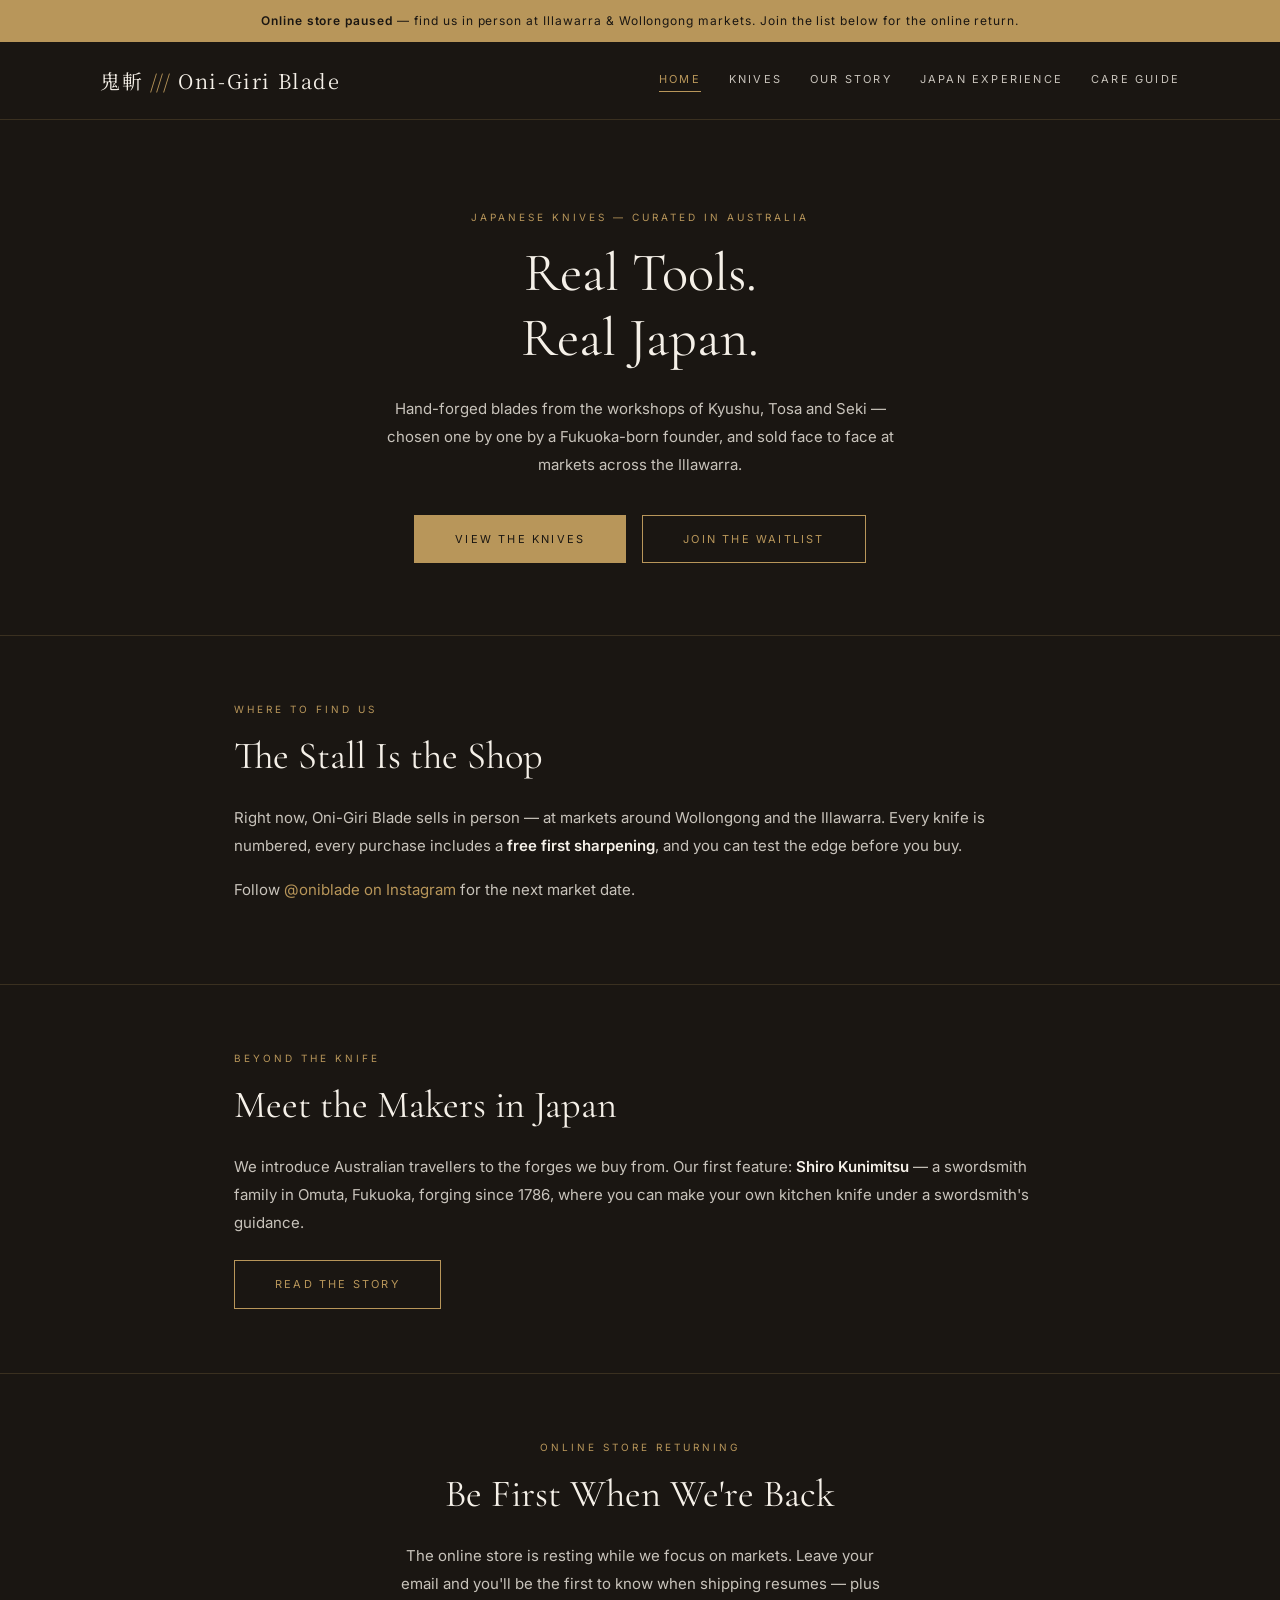
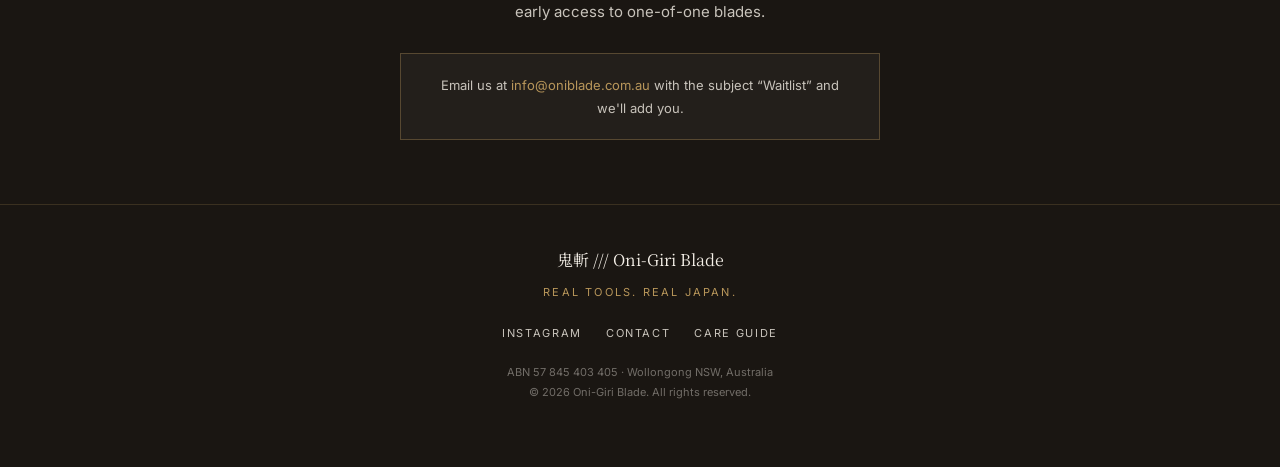
==== index.html @ 23ecaecb "Oni-Giri Blade static brand site Migrated from Shopify (store paused for gyoza business focus). 5 pa" ====
<!DOCTYPE html>
<html lang="en">
<head>
  <meta charset="UTF-8">
  <meta name="viewport" content="width=device-width, initial-scale=1.0">
  <title>鬼斬 /// Oni-Giri Blade — Japanese Knives, Australia</title>
  <meta name="description" content="Hand-forged Japanese kitchen knives, curated in Australia by a Fukuoka-born founder. Find us at Wollongong markets. Online store returning.">
  <link rel="preconnect" href="https://fonts.googleapis.com">
  <link rel="preconnect" href="https://fonts.gstatic.com" crossorigin>
  <link href="https://fonts.googleapis.com/css2?family=Cormorant+Garamond:ital,wght@0,400;0,500;1,400&family=Noto+Serif+JP:wght@400;600&family=Inter:wght@300;400;500;600&display=swap" rel="stylesheet">
  <link rel="stylesheet" href="css/style.css">
</head>
<body>

  <div class="notice-bar">
    <strong>Online store paused</strong> — find us in person at Illawarra &amp; Wollongong markets. Join the list below for the online return.
  </div>

  <header class="site-header">
    <div class="site-header__inner">
      <div class="site-header__brand">鬼斬 <span>///</span> Oni-Giri Blade</div>
      <nav class="site-nav">
        <a href="index.html" class="active">Home</a>
        <a href="knives/index.html">Knives</a>
        <a href="about.html">Our Story</a>
        <a href="experience-shiro-kunimitsu.html">Japan Experience</a>
        <a href="care.html">Care Guide</a>
      </nav>
    </div>
  </header>

  <!-- HERO -->
  <section class="section" style="text-align:center; padding: 88px 0 72px;">
    <div class="container">
      <p class="eyebrow">Japanese Knives — Curated in Australia</p>
      <h1>Real Tools.<br>Real Japan.</h1>
      <p style="max-width: 520px; margin: 24px auto 0;">Hand-forged blades from the workshops of Kyushu, Tosa and Seki — chosen one by one by a Fukuoka-born founder, and sold face to face at markets across the Illawarra.</p>
      <div style="margin-top: 36px; display: flex; gap: 16px; justify-content: center; flex-wrap: wrap;">
        <a href="knives/index.html" class="btn btn--solid">View the Knives</a>
        <a href="#waitlist" class="btn">Join the Waitlist</a>
      </div>
    </div>
  </section>

  <!-- WHERE TO FIND US -->
  <section class="section">
    <div class="container">
      <p class="eyebrow">Where to Find Us</p>
      <h2>The Stall Is the Shop</h2>
      <p>Right now, Oni-Giri Blade sells in person — at markets around Wollongong and the Illawarra. Every knife is numbered, every purchase includes a <strong>free first sharpening</strong>, and you can test the edge before you buy.</p>
      <p>Follow <a href="https://www.instagram.com/oniblade/" target="_blank" rel="noopener">@oniblade on Instagram</a> for the next market date.</p>
    </div>
  </section>

  <!-- EXPERIENCE TEASER -->
  <section class="section">
    <div class="container">
      <p class="eyebrow">Beyond the Knife</p>
      <h2>Meet the Makers in Japan</h2>
      <p>We introduce Australian travellers to the forges we buy from. Our first feature: <strong>Shiro Kunimitsu</strong> — a swordsmith family in Omuta, Fukuoka, forging since 1786, where you can make your own kitchen knife under a swordsmith's guidance.</p>
      <a href="experience-shiro-kunimitsu.html" class="btn" style="margin-top: 8px;">Read the Story</a>
    </div>
  </section>

  <!-- WAITLIST -->
  <section class="section" id="waitlist" style="text-align:center;">
    <div class="container">
      <p class="eyebrow">Online Store Returning</p>
      <h2>Be First When We're Back</h2>
      <p style="max-width: 480px; margin: 0 auto 28px;">The online store is resting while we focus on markets. Leave your email and you'll be the first to know when shipping resumes — plus early access to one-of-one blades.</p>
      <!-- KLAVIYO EMBED: replace with your Klaviyo embed form code
           Klaviyo dashboard → Sign-up forms → Create embed form → copy <div class="klaviyo-form-XXXXXX"></div> + script -->
      <div class="note-box" style="max-width: 480px; margin: 0 auto;">
        Email us at <a href="mailto:info@oniblade.com.au">info@oniblade.com.au</a> with the subject “Waitlist” and we'll add you.
      </div>
    </div>
  </section>

  <footer class="site-footer">
    <div class="site-footer__brand">鬼斬 /// Oni-Giri Blade</div>
    <div class="site-footer__tagline">Real Tools. Real Japan.</div>
    <div class="site-footer__links">
      <a href="https://www.instagram.com/oniblade/" target="_blank" rel="noopener">Instagram</a>
      <a href="mailto:info@oniblade.com.au">Contact</a>
      <a href="care.html">Care Guide</a>
    </div>
    <p class="site-footer__fine">ABN 57 845 403 405 · Wollongong NSW, Australia<br>© 2026 Oni-Giri Blade. All rights reserved.</p>
  </footer>

</body>
</html>
---- css/style.css ----
/* ============================================
   鬼斬 /// Oni-Giri Blade — Brand Stylesheet
   Ink #1a1612 / Gold #b8965a / Parchment #f5f0e8
   No rounded corners. Gold border hover.
   ============================================ */

:root {
  --ink: #1a1612;
  --ink-soft: #231f1b;
  --gold: #b8965a;
  --gold-dim: rgba(184, 150, 90, 0.35);
  --gold-faint: rgba(184, 150, 90, 0.2);
  --parchment: #f5f0e8;
  --text-body: #c8c3bb;
  --text-faint: rgba(245, 240, 232, 0.4);
  --serif: 'Cormorant Garamond', 'Times New Roman', serif;
  --serif-jp: 'Noto Serif JP', serif;
  --sans: 'Inter', 'Helvetica Neue', sans-serif;
}

* { box-sizing: border-box; margin: 0; padding: 0; }

html { scroll-behavior: smooth; }

body {
  background: var(--ink);
  color: var(--parchment);
  font-family: var(--sans);
  font-size: 15px;
  line-height: 1.85;
  -webkit-font-smoothing: antialiased;
}

a { color: var(--gold); text-decoration: none; }

img { max-width: 100%; display: block; }

/* ---------- Header ---------- */
.site-header {
  border-bottom: 1px solid var(--gold-faint);
  padding: 20px 24px;
}
.site-header__inner {
  max-width: 1080px;
  margin: 0 auto;
  display: flex;
  align-items: center;
  justify-content: space-between;
  flex-wrap: wrap;
  gap: 16px;
}
.site-header__brand {
  font-family: var(--serif-jp);
  font-size: 20px;
  letter-spacing: 0.08em;
  color: var(--parchment);
}
.site-header__brand span { color: var(--gold); }
.site-nav {
  display: flex;
  gap: 28px;
  flex-wrap: wrap;
}
.site-nav a {
  font-size: 11px;
  letter-spacing: 0.2em;
  text-transform: uppercase;
  color: var(--text-body);
  padding-bottom: 2px;
  border-bottom: 1px solid transparent;
  transition: color 0.2s, border-color 0.2s;
}
.site-nav a:hover, .site-nav a.active {
  color: var(--gold);
  border-bottom-color: var(--gold);
}

/* ---------- Notice banner ---------- */
.notice-bar {
  background: var(--gold);
  color: var(--ink);
  text-align: center;
  padding: 10px 16px;
  font-size: 12px;
  letter-spacing: 0.08em;
}
.notice-bar strong { font-weight: 600; }

/* ---------- Layout ---------- */
.container {
  max-width: 860px;
  margin: 0 auto;
  padding: 0 24px;
}
.container--wide { max-width: 1080px; }

.section {
  padding: 64px 0;
  border-bottom: 1px solid var(--gold-faint);
}
.section:last-of-type { border-bottom: none; }

/* ---------- Typography ---------- */
.eyebrow {
  font-size: 10px;
  letter-spacing: 0.3em;
  text-transform: uppercase;
  color: var(--gold);
  margin-bottom: 14px;
}
h1, .h1 {
  font-family: var(--serif);
  font-size: clamp(2rem, 5vw, 3.4rem);
  font-weight: 400;
  line-height: 1.2;
  color: var(--parchment);
}
h2, .h2 {
  font-family: var(--serif);
  font-size: clamp(1.6rem, 3.5vw, 2.4rem);
  font-weight: 400;
  line-height: 1.25;
  color: var(--parchment);
  margin-bottom: 24px;
}
h3, .h3 {
  font-family: var(--serif);
  font-size: clamp(1.3rem, 2.5vw, 1.85rem);
  font-weight: 400;
  color: var(--parchment);
}
.jp-sub {
  font-family: var(--serif-jp);
  font-size: 12px;
  color: var(--gold);
  letter-spacing: 0.1em;
}
p { color: var(--text-body); margin-bottom: 16px; }
p strong { color: var(--parchment); font-weight: 600; }

.pull-quote {
  border-left: 2px solid var(--gold);
  padding: 12px 0 12px 24px;
  margin: 36px 0;
  font-family: var(--serif);
  font-size: clamp(1.15rem, 2.5vw, 1.55rem);
  font-style: italic;
  color: var(--parchment);
  line-height: 1.55;
}

/* ---------- Buttons ---------- */
.btn {
  display: inline-block;
  border: 1px solid var(--gold);
  color: var(--gold);
  padding: 13px 40px;
  font-size: 11px;
  letter-spacing: 0.2em;
  text-transform: uppercase;
  transition: background 0.2s, color 0.2s;
}
.btn:hover { background: var(--gold); color: var(--ink); }
.btn--solid { background: var(--gold); color: var(--ink); }
.btn--solid:hover { background: transparent; color: var(--gold); }

/* ---------- Cards ---------- */
.card {
  border: 1px solid var(--gold-dim);
  padding: 32px;
  margin-bottom: 28px;
}
.card-badge {
  display: inline-block;
  font-size: 9px;
  letter-spacing: 0.2em;
  text-transform: uppercase;
  color: var(--ink);
  background: var(--gold);
  padding: 3px 10px;
  margin-bottom: 16px;
}

/* ---------- Meta grid ---------- */
.meta-grid {
  display: grid;
  grid-template-columns: repeat(3, 1fr);
  gap: 16px;
  padding-top: 20px;
  border-top: 1px solid var(--gold-faint);
}
.meta-label {
  font-size: 9px;
  letter-spacing: 0.25em;
  text-transform: uppercase;
  color: var(--gold);
  display: block;
  margin-bottom: 4px;
}
.meta-val { font-size: 13px; color: var(--parchment); line-height: 1.5; }

/* ---------- Product catalog ---------- */
.product-grid {
  display: grid;
  grid-template-columns: repeat(auto-fill, minmax(240px, 1fr));
  gap: 24px;
}
.product-card {
  border: 1px solid var(--gold-faint);
  transition: border-color 0.2s;
}
.product-card:hover { border-color: var(--gold); }
.product-card__img {
  aspect-ratio: 1;
  background: var(--ink-soft);
  display: flex;
  align-items: center;
  justify-content: center;
  overflow: hidden;
}
.product-card__img img { width: 100%; height: 100%; object-fit: cover; }
.product-card__body { padding: 18px; }
.product-card__title {
  font-family: var(--serif);
  font-size: 1.1rem;
  color: var(--parchment);
  margin-bottom: 4px;
}
.product-card__meta { font-size: 11px; color: var(--text-faint); margin-bottom: 10px; }
.product-card__price { font-size: 14px; color: var(--gold); }
.product-card__status {
  font-size: 10px;
  letter-spacing: 0.15em;
  text-transform: uppercase;
  color: var(--text-faint);
  margin-top: 8px;
}

/* ---------- Timeline ---------- */
.timeline {
  margin: 32px 0;
  border-left: 1px solid var(--gold-dim);
  padding-left: 24px;
}
.timeline__item { margin-bottom: 20px; position: relative; }
.timeline__item::before {
  content: '';
  position: absolute;
  left: -28px;
  top: 6px;
  width: 6px;
  height: 6px;
  background: var(--gold);
}
.timeline__year {
  font-size: 10px;
  letter-spacing: 0.2em;
  text-transform: uppercase;
  color: var(--gold);
  margin-bottom: 4px;
}
.timeline__text { font-size: 14px; color: var(--text-body); line-height: 1.65; margin: 0; }

/* ---------- Note box ---------- */
.note-box {
  background: var(--ink-soft);
  border: 1px solid var(--gold-dim);
  padding: 20px 24px;
  font-size: 13px;
  color: var(--text-body);
  line-height: 1.7;
}

/* ---------- Footer ---------- */
.site-footer {
  border-top: 1px solid var(--gold-faint);
  padding: 40px 24px 48px;
  text-align: center;
}
.site-footer__brand {
  font-family: var(--serif-jp);
  font-size: 16px;
  color: var(--parchment);
  margin-bottom: 8px;
}
.site-footer__tagline {
  font-size: 11px;
  letter-spacing: 0.2em;
  text-transform: uppercase;
  color: var(--gold);
  margin-bottom: 20px;
}
.site-footer__links {
  display: flex;
  justify-content: center;
  gap: 24px;
  flex-wrap: wrap;
  margin-bottom: 20px;
}
.site-footer__links a {
  font-size: 11px;
  letter-spacing: 0.15em;
  text-transform: uppercase;
  color: var(--text-body);
}
.site-footer__links a:hover { color: var(--gold); }
.site-footer__fine { font-size: 11px; color: var(--text-faint); line-height: 1.8; }

/* ---------- Responsive ---------- */
@media (max-width: 600px) {
  .card { padding: 24px 20px; }
  .meta-grid { grid-template-columns: 1fr 1fr; }
  .section { padding: 48px 0; }
}
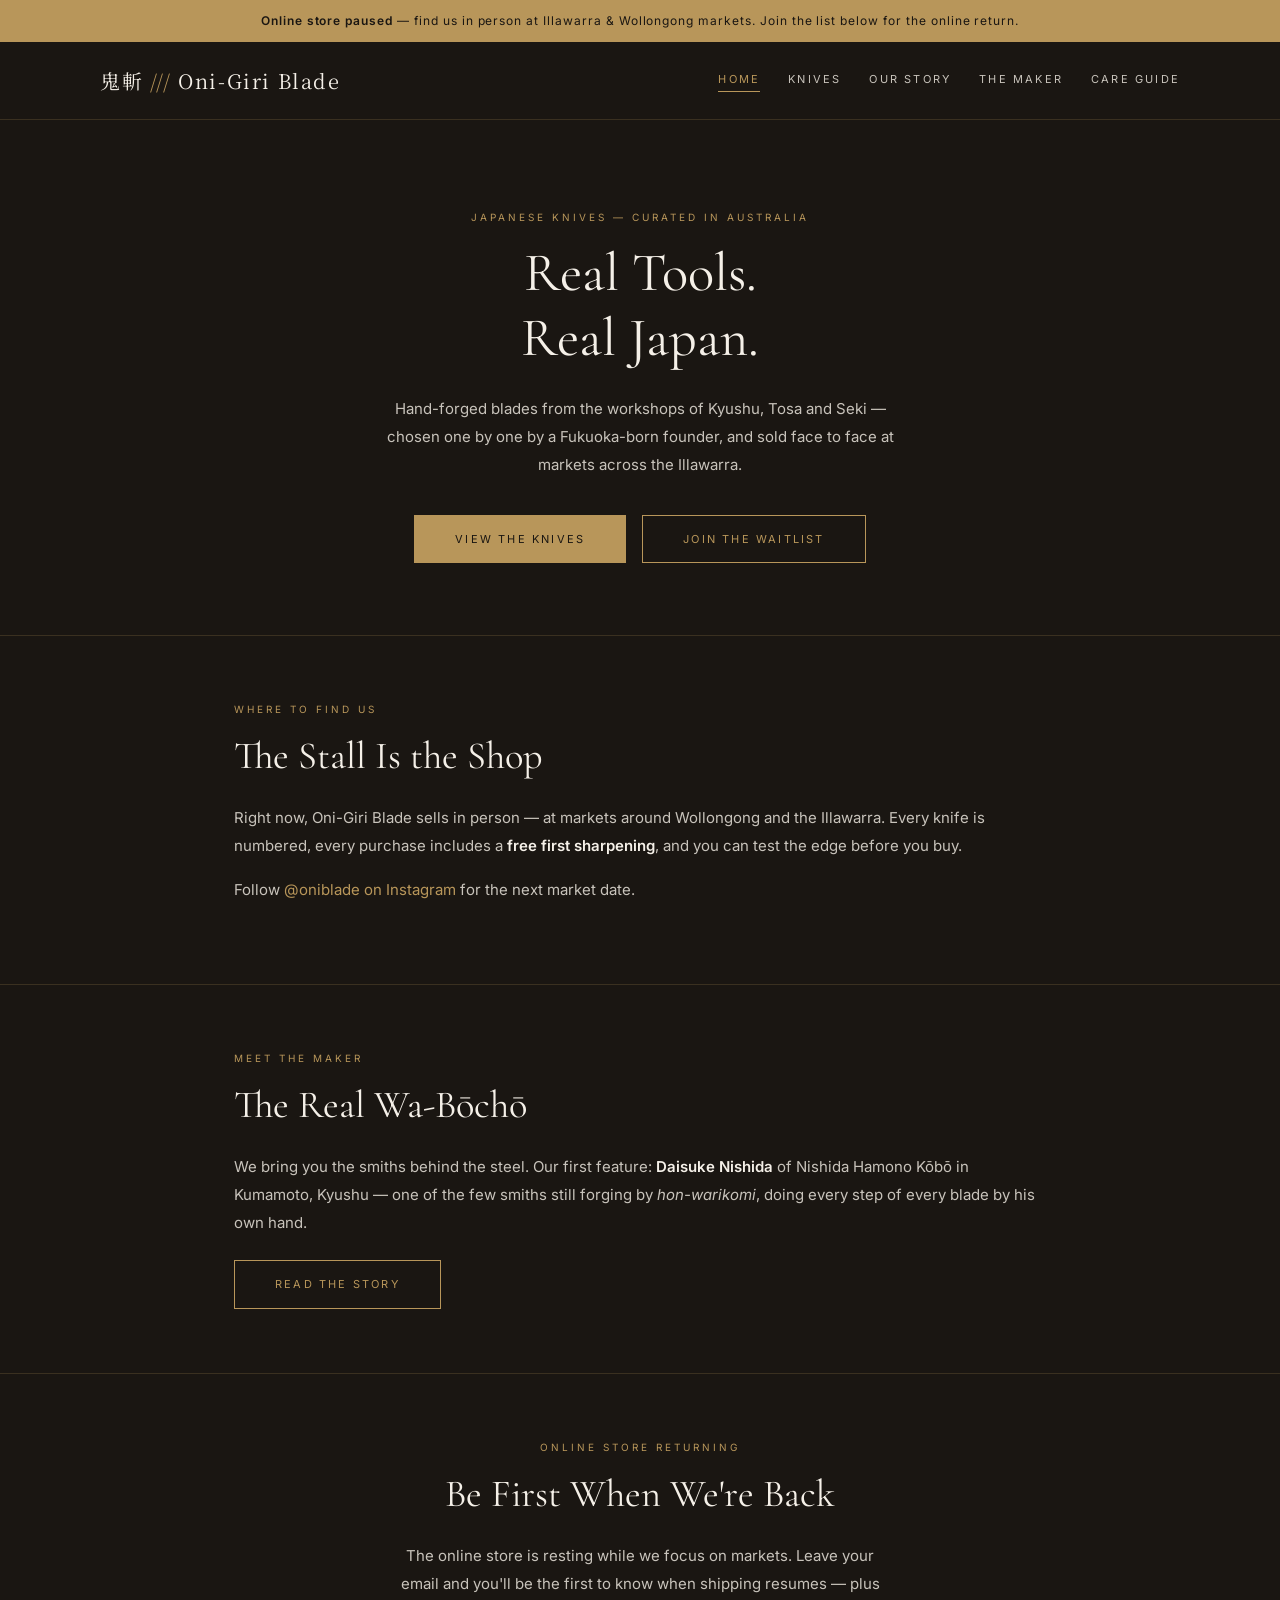
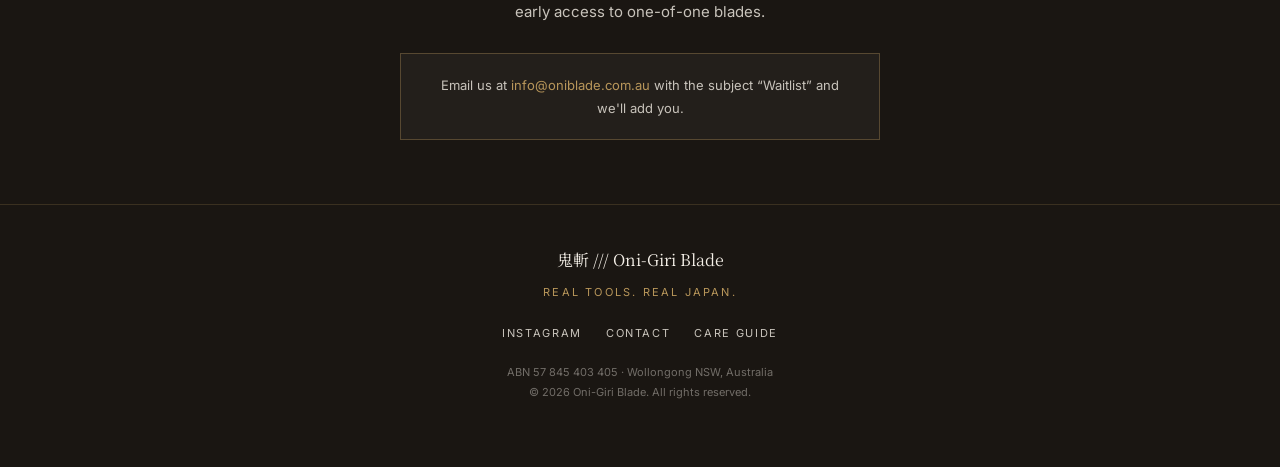
==== commit 57ac3497: "Replace Shiro Kunimitsu page with Nishida Hamono maker feature - Remove experience-shiro-kunimitsu.h" ====
--- a/index.html
+++ b/index.html
@@ -23,7 +23,7 @@
         <a href="index.html" class="active">Home</a>
         <a href="knives/index.html">Knives</a>
         <a href="about.html">Our Story</a>
-        <a href="experience-shiro-kunimitsu.html">Japan Experience</a>
+        <a href="nishida-hamono.html">The Maker</a>
         <a href="care.html">Care Guide</a>
       </nav>
     </div>
@@ -52,13 +52,13 @@
     </div>
   </section>
 
-  <!-- EXPERIENCE TEASER -->
+  <!-- MAKER TEASER -->
   <section class="section">
     <div class="container">
-      <p class="eyebrow">Beyond the Knife</p>
-      <h2>Meet the Makers in Japan</h2>
-      <p>We introduce Australian travellers to the forges we buy from. Our first feature: <strong>Shiro Kunimitsu</strong> — a swordsmith family in Omuta, Fukuoka, forging since 1786, where you can make your own kitchen knife under a swordsmith's guidance.</p>
-      <a href="experience-shiro-kunimitsu.html" class="btn" style="margin-top: 8px;">Read the Story</a>
+      <p class="eyebrow">Meet the Maker</p>
+      <h2>The Real Wa-Bōchō</h2>
+      <p>We bring you the smiths behind the steel. Our first feature: <strong>Daisuke Nishida</strong> of Nishida Hamono Kōbō in Kumamoto, Kyushu — one of the few smiths still forging by <em>hon-warikomi</em>, doing every step of every blade by his own hand.</p>
+      <a href="nishida-hamono.html" class="btn" style="margin-top: 8px;">Read the Story</a>
     </div>
   </section>
 
